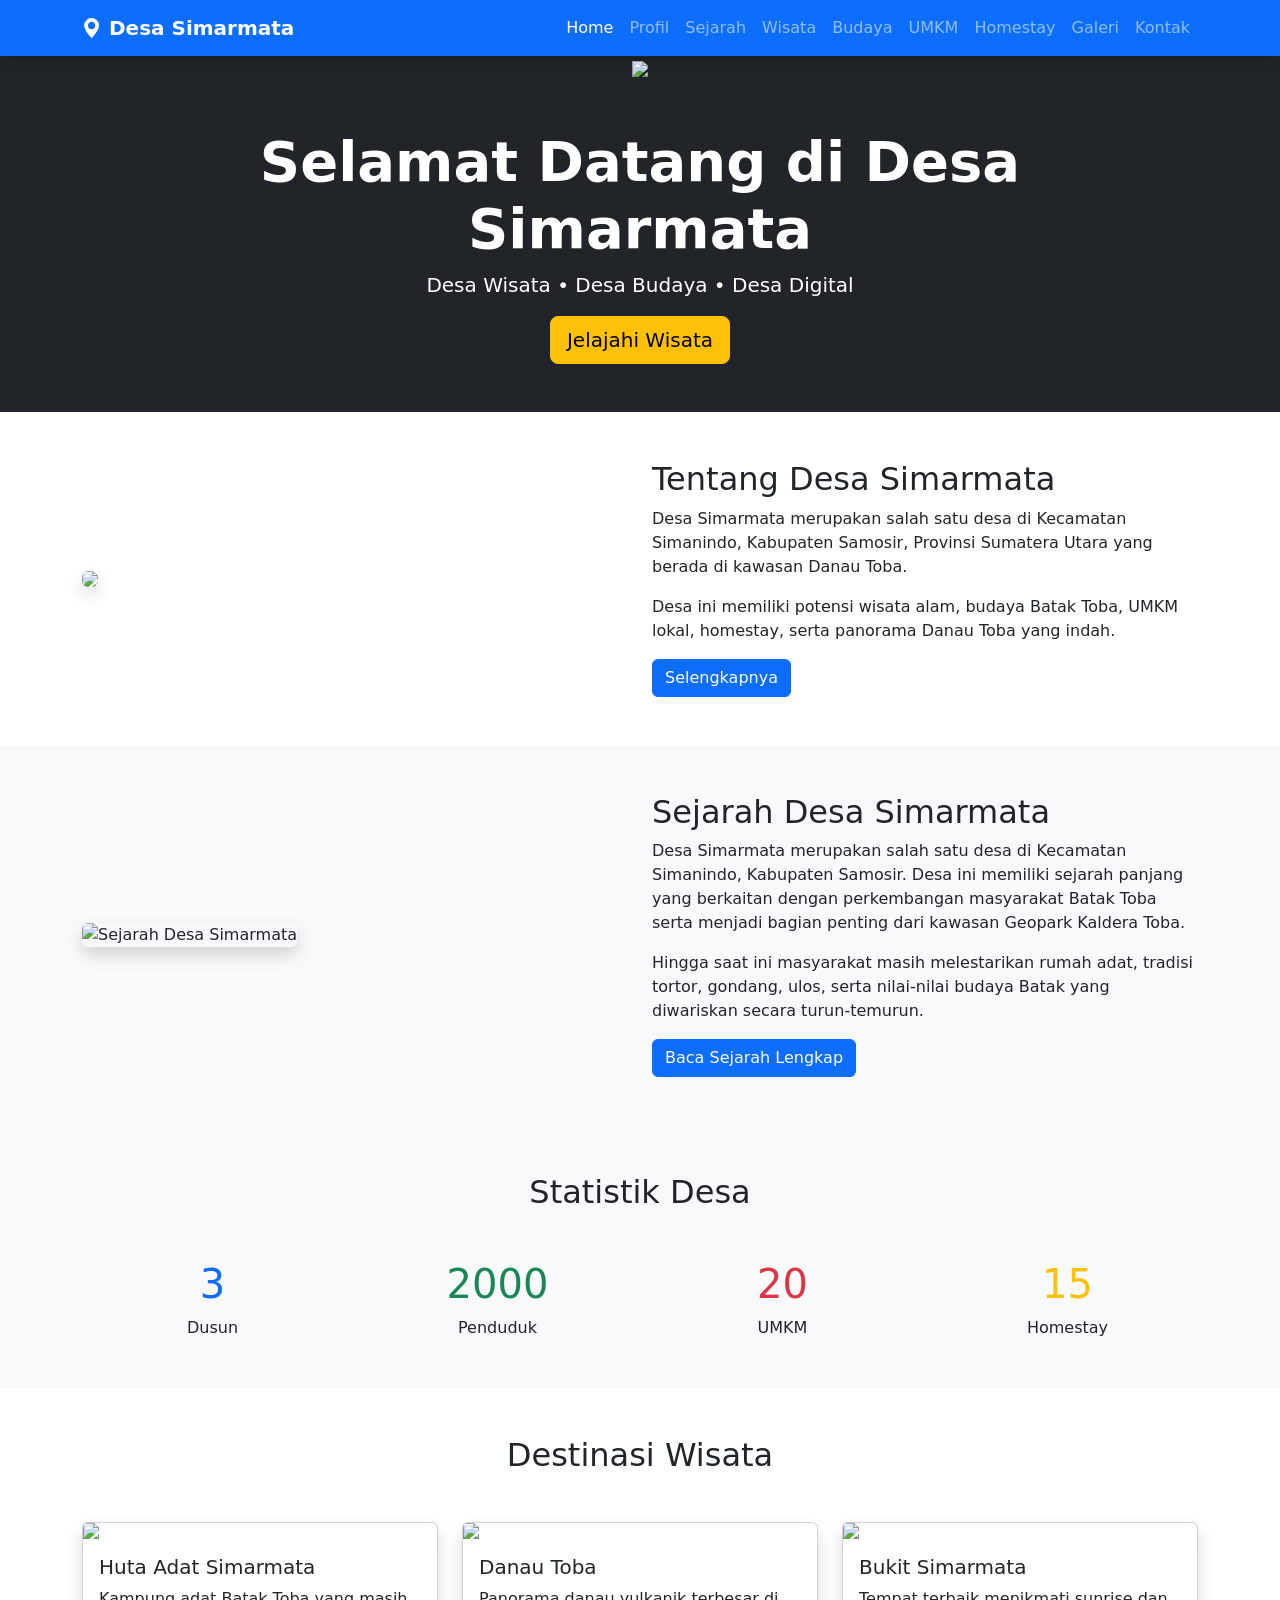
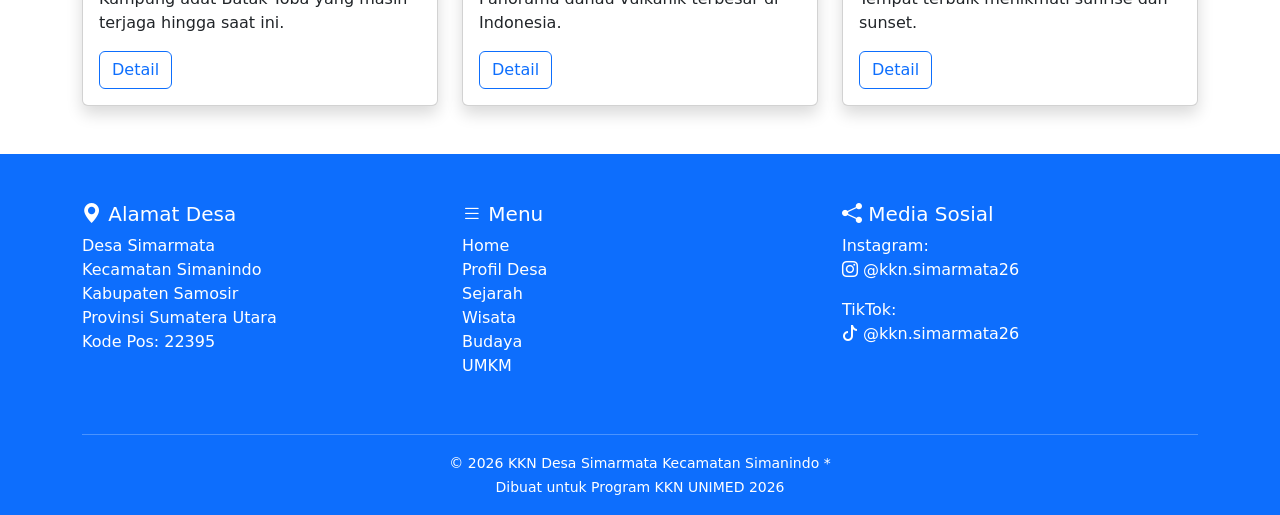
==== index.html @ 38791e34 "Add files via upload" ====
<!DOCTYPE html>
<html lang="id">

<head>
    <meta charset="UTF-8">
    <meta name="viewport" content="width=device-width, initial-scale=1.0">
    <title>Desa Simarmata | Desa Wisata</title>

    <!-- Bootstrap -->
    <link href="https://cdn.jsdelivr.net/npm/bootstrap@5.3.3/dist/css/bootstrap.min.css" rel="stylesheet">

    <!-- CSS -->
    <link rel="stylesheet" href="css/style.css">

    <!-- Bootstrap Icon -->
    <link rel="stylesheet"
        href="https://cdn.jsdelivr.net/npm/bootstrap-icons@1.11.3/font/bootstrap-icons.min.css">
</head>

<body>

    <!-- ================= NAVBAR ================= -->

    <nav class="navbar navbar-expand-lg navbar-dark bg-primary sticky-top shadow">

        <div class="container">

            <a class="navbar-brand fw-bold" href="index.html">

                <i class="bi bi-geo-alt-fill"></i>

                Desa Simarmata

            </a>

            <button class="navbar-toggler" data-bs-toggle="collapse" data-bs-target="#menu">

                <span class="navbar-toggler-icon"></span>

            </button>

            <div class="collapse navbar-collapse" id="menu">

                <ul class="navbar-nav ms-auto">

                    <li class="nav-item">
                        <a class="nav-link active" href="index.html">Home</a>
                    </li>

                    <li class="nav-item">
                        <a class="nav-link" href="profil.html">Profil</a>
                    </li>

                    <li class="nav-item">
                        <a class="nav-link" href="sejarah.html">Sejarah</a>
                    </li>

                    <li class="nav-item">
                        <a class="nav-link" href="wisata.html">Wisata</a>
                    </li>

                    <li class="nav-item">
                        <a class="nav-link" href="budaya.html">Budaya</a>
                    </li>

                    <li class="nav-item">
                        <a class="nav-link" href="umkm.html">UMKM</a>
                    </li>

                    <li class="nav-item">
                        <a class="nav-link" href="homestay.html">Homestay</a>
                    </li>

                    <li class="nav-item">
                        <a class="nav-link" href="galeri.html">Galeri</a>
                    </li>

                    <li class="nav-item">
                        <a class="nav-link" href="kontak.html">Kontak</a>
                    </li>

                </ul>

            </div>

        </div>

    </nav>

    <!-- ================= HERO ================= -->

    <section class="bg-dark text-white text-center">

        <img src="assets/img/banner.jpg" class="img-fluid w-100" style="max-height:600px;object-fit:cover;">

        <div class="container py-5">

            <h1 class="display-4 fw-bold">

                Selamat Datang di Desa Simarmata

            </h1>

            <p class="lead">

                Desa Wisata • Desa Budaya • Desa Digital

            </p>

            <a href="wisata.html" class="btn btn-warning btn-lg">

                Jelajahi Wisata

            </a>

        </div>

    </section>

    <!-- ================= PROFIL ================= -->

    <section class="container py-5">

        <div class="row align-items-center">

            <div class="col-lg-6">

                <img src="assets/img/desa.jpg" class="img-fluid rounded shadow">

            </div>

            <div class="col-lg-6">

                <h2>Tentang Desa Simarmata</h2>

                <p>

                    Desa Simarmata merupakan salah satu desa di Kecamatan Simanindo,
                    Kabupaten Samosir, Provinsi Sumatera Utara yang berada di kawasan
                    Danau Toba.

                </p>

                <p>

                    Desa ini memiliki potensi wisata alam, budaya Batak Toba,
                    UMKM lokal, homestay, serta panorama Danau Toba yang indah.

                </p>

                <a href="profil.html" class="btn btn-primary">

                    Selengkapnya

                </a>

            </div>

        </div>

    </section>

    <!-- ================= SEJARAH ================= -->

<section class="bg-light py-5">

    <div class="container">

        <div class="row align-items-center">

            <div class="col-lg-6">

                <img src="assets/img/sejarah.jpg"
                    class="img-fluid rounded shadow"
                    alt="Sejarah Desa Simarmata">

            </div>

            <div class="col-lg-6">

                <h2>Sejarah Desa Simarmata</h2>

                <p>

                    Desa Simarmata merupakan salah satu desa di Kecamatan
                    Simanindo, Kabupaten Samosir. Desa ini memiliki sejarah
                    panjang yang berkaitan dengan perkembangan masyarakat
                    Batak Toba serta menjadi bagian penting dari kawasan
                    Geopark Kaldera Toba.

                </p>

                <p>

                    Hingga saat ini masyarakat masih melestarikan rumah adat,
                    tradisi tortor, gondang, ulos, serta nilai-nilai budaya
                    Batak yang diwariskan secara turun-temurun.

                </p>

                <a href="sejarah.html" class="btn btn-primary">

                    Baca Sejarah Lengkap

                </a>

            </div>

        </div>

    </div>

</section>

    <!-- ================= STATISTIK ================= -->

    <section class="bg-light py-5">

        <div class="container">

            <h2 class="text-center mb-5">

                Statistik Desa

            </h2>

            <div class="row text-center">

                <div class="col-md-3">

                    <h1 class="text-primary">3</h1>

                    Dusun

                </div>

                <div class="col-md-3">

                   <h1 class="text-success">2000</h1>

                    Penduduk

                </div>

                <div class="col-md-3">

                    <h1 class="text-danger">20</h1>

                    UMKM

                </div>

                <div class="col-md-3">

                    <h1 class="text-warning">15</h1>

                    Homestay

                </div>

            </div>

        </div>

    </section>

    <!-- ================= WISATA ================= -->

    <section class="container py-5">

        <h2 class="text-center mb-5">

            Destinasi Wisata

        </h2>

        <div class="row">

            <div class="col-md-4">

                <div class="card shadow">

                    <img src="assets/img/wisata1.jpg" class="card-img-top">

                    <div class="card-body">

                        <h5>Huta Adat Simarmata</h5>

                        <p>

                            Kampung adat Batak Toba yang masih terjaga hingga saat ini.

                        </p>

                        <a href="wisata.html" class="btn btn-outline-primary">

                            Detail

                        </a>

                    </div>

                </div>

            </div>

            <div class="col-md-4">

                <div class="card shadow">

                    <img src="assets/img/wisata2.jpg" class="card-img-top">

                    <div class="card-body">

                        <h5>Danau Toba</h5>

                        <p>

                            Panorama danau vulkanik terbesar di Indonesia.

                        </p>

                        <a href="wisata.html" class="btn btn-outline-primary">

                            Detail

                        </a>

                    </div>

                </div>

            </div>

            <div class="col-md-4">

                <div class="card shadow">

                    <img src="assets/img/wisata3.jpg" class="card-img-top">

                    <div class="card-body">

                        <h5>Bukit Simarmata</h5>

                        <p>

                            Tempat terbaik menikmati sunrise dan sunset.

                        </p>

                        <a href="wisata.html" class="btn btn-outline-primary">

                            Detail

                        </a>

                    </div>

                </div>

            </div>

        </div>

    </section>

    <!-- ================= FOOTER ================= -->

    <!-- Footer KKN -->

<footer class="bg-primary text-white pt-5 pb-3">

<div class="container">

<div class="row">


<!-- Alamat -->

<div class="col-md-4 mb-4">

<h5>
<i class="bi bi-geo-alt-fill"></i>
Alamat Desa
</h5>

<p>
Desa Simarmata<br>
Kecamatan Simanindo<br>
Kabupaten Samosir<br>
Provinsi Sumatera Utara<br>
Kode Pos: 22395
</p>

</div>


<!-- Menu -->

<div class="col-md-4 mb-4">

<h5>
<i class="bi bi-list"></i>
Menu
</h5>

<ul class="list-unstyled">

<li>
<a href="index.html" class="text-white text-decoration-none">
Home
</a>
</li>

<li>
<a href="profil.html" class="text-white text-decoration-none">
Profil Desa
</a>
</li>

<li>
<a href="sejarah.html" class="text-white text-decoration-none">
Sejarah
</a>
</li>

<li>
<a href="wisata.html" class="text-white text-decoration-none">
Wisata
</a>
</li>

<li>
<a href="budaya.html" class="text-white text-decoration-none">
Budaya
</a>
</li>

<li>
<a href="umkm.html" class="text-white text-decoration-none">
UMKM
</a>
</li>

</ul>

</div>


<!-- Media Sosial -->

<div class="col-md-4 mb-4">

<h5>
<i class="bi bi-share-fill"></i>
Media Sosial
</h5>


<p>
Instagram:
<br>
<a href="#" class="text-white text-decoration-none">
<i class="bi bi-instagram"></i>
@kkn.simarmata26
</a>
</p>


<p>
TikTok:
<br>
<a href="#" class="text-white text-decoration-none">
<i class="bi bi-tiktok"></i>
@kkn.simarmata26
</a>
</p>


</div>


</div>


<hr>


<div class="text-center">

<small>
© 2026 KKN Desa Simarmata Kecamatan Simanindo *
</small>

<br>

<small>
Dibuat untuk Program KKN UNIMED 2026
</small>

</div>


</div>

</footer>
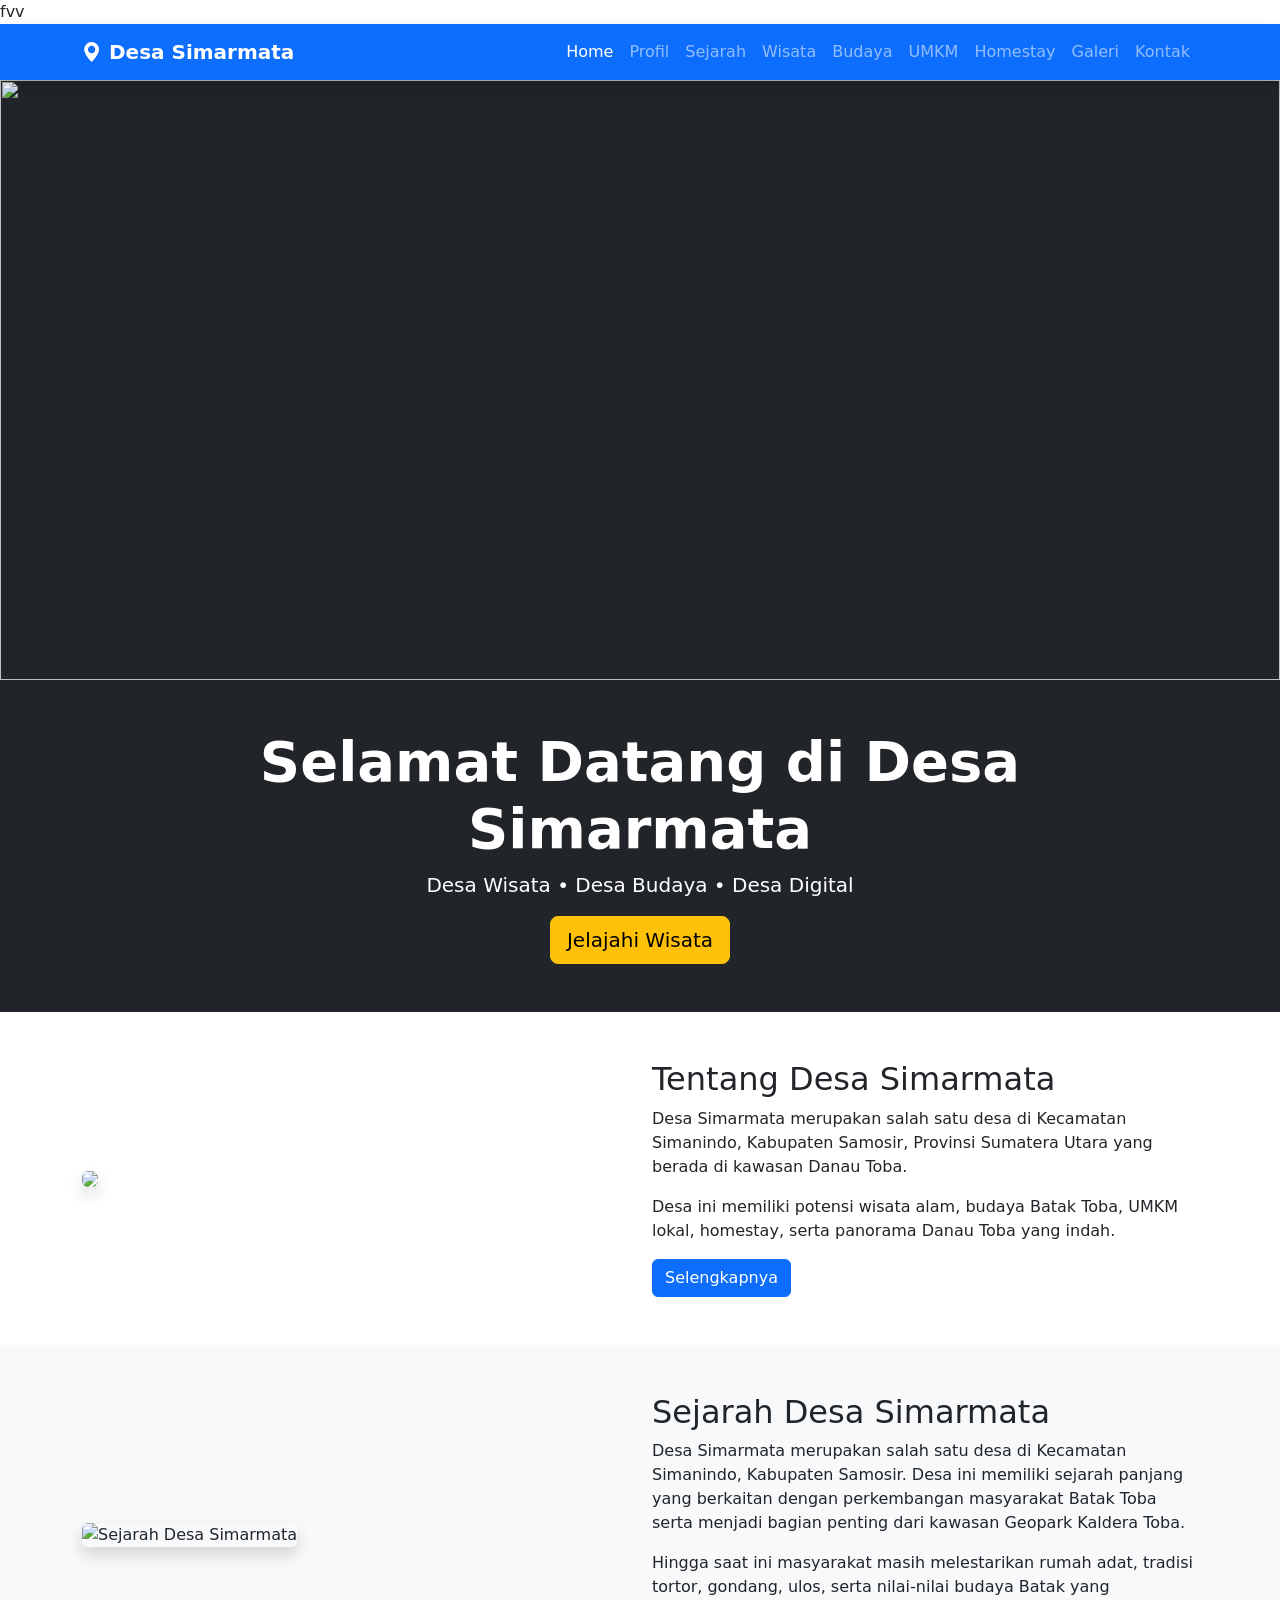
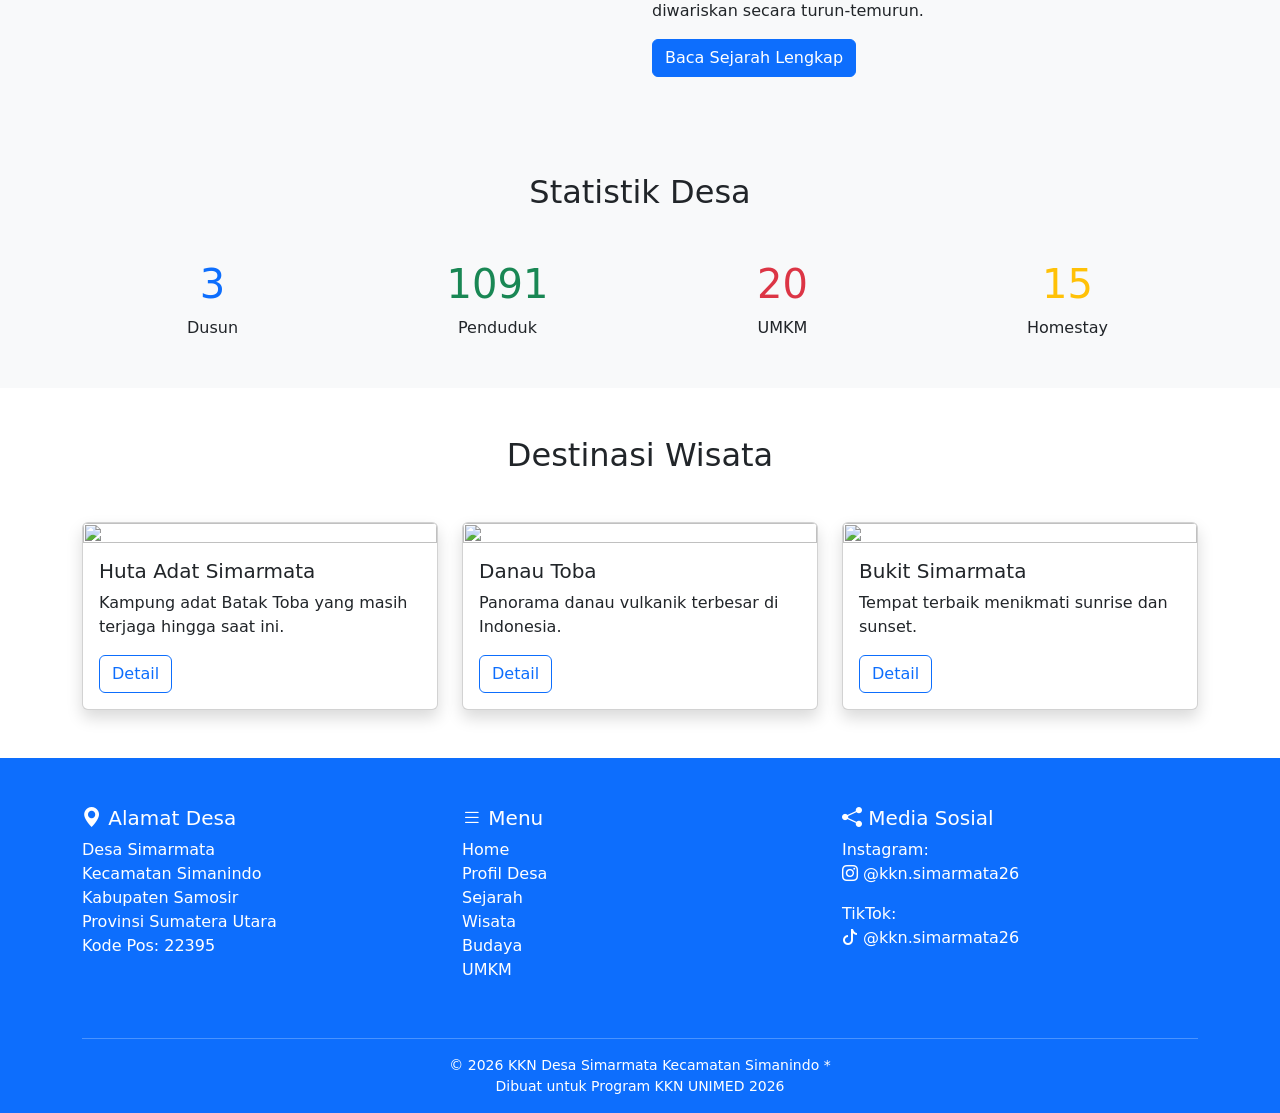
==== commit 9d5e7544: "Add files via upload" ====
--- a/index.html
+++ b/index.html
@@ -1,6 +1,4 @@
-<!DOCTYPE html>
-<html lang="id">
-
+fvv                                    
 <head>
     <meta charset="UTF-8">
     <meta name="viewport" content="width=device-width, initial-scale=1.0">
@@ -236,7 +234,7 @@
 
                 <div class="col-md-3">
 
-                   <h1 class="text-success">2000</h1>
+                   <h1 class="text-success">1091</h1>
 
                     Penduduk
 
